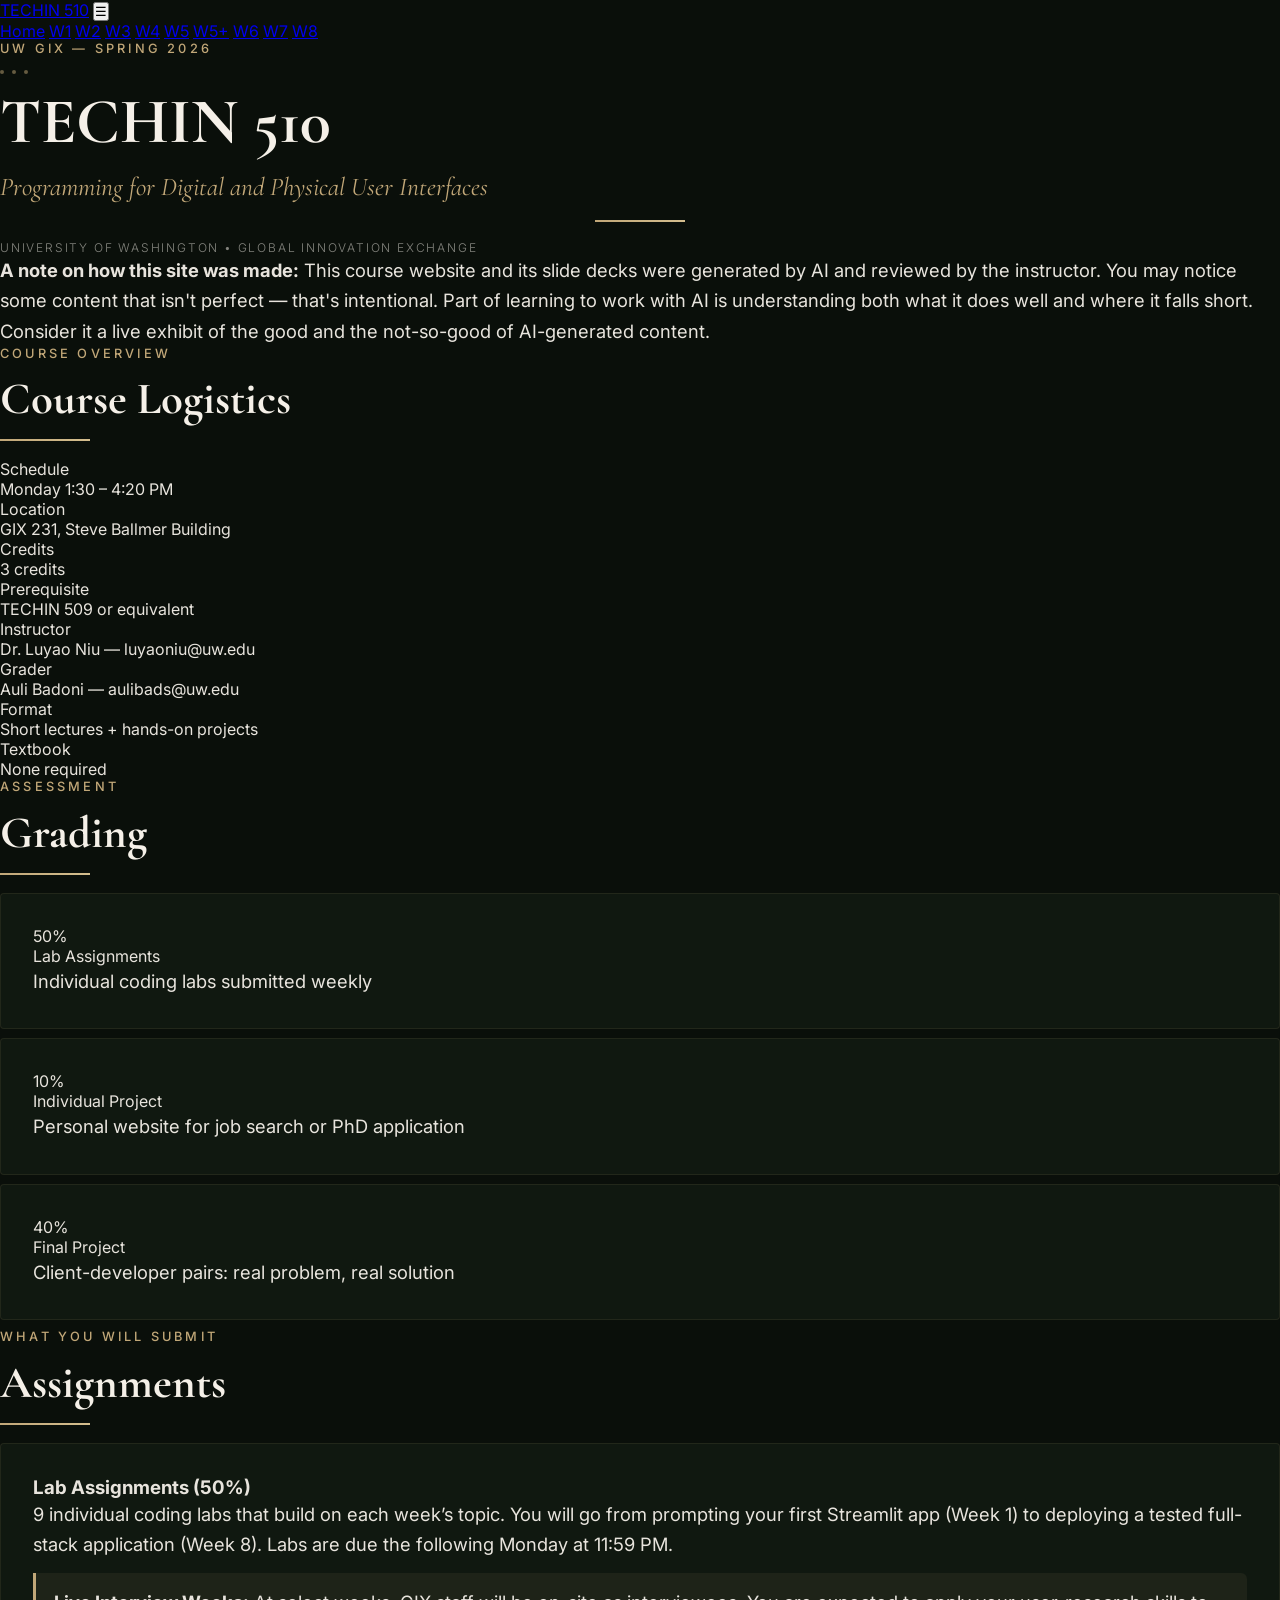
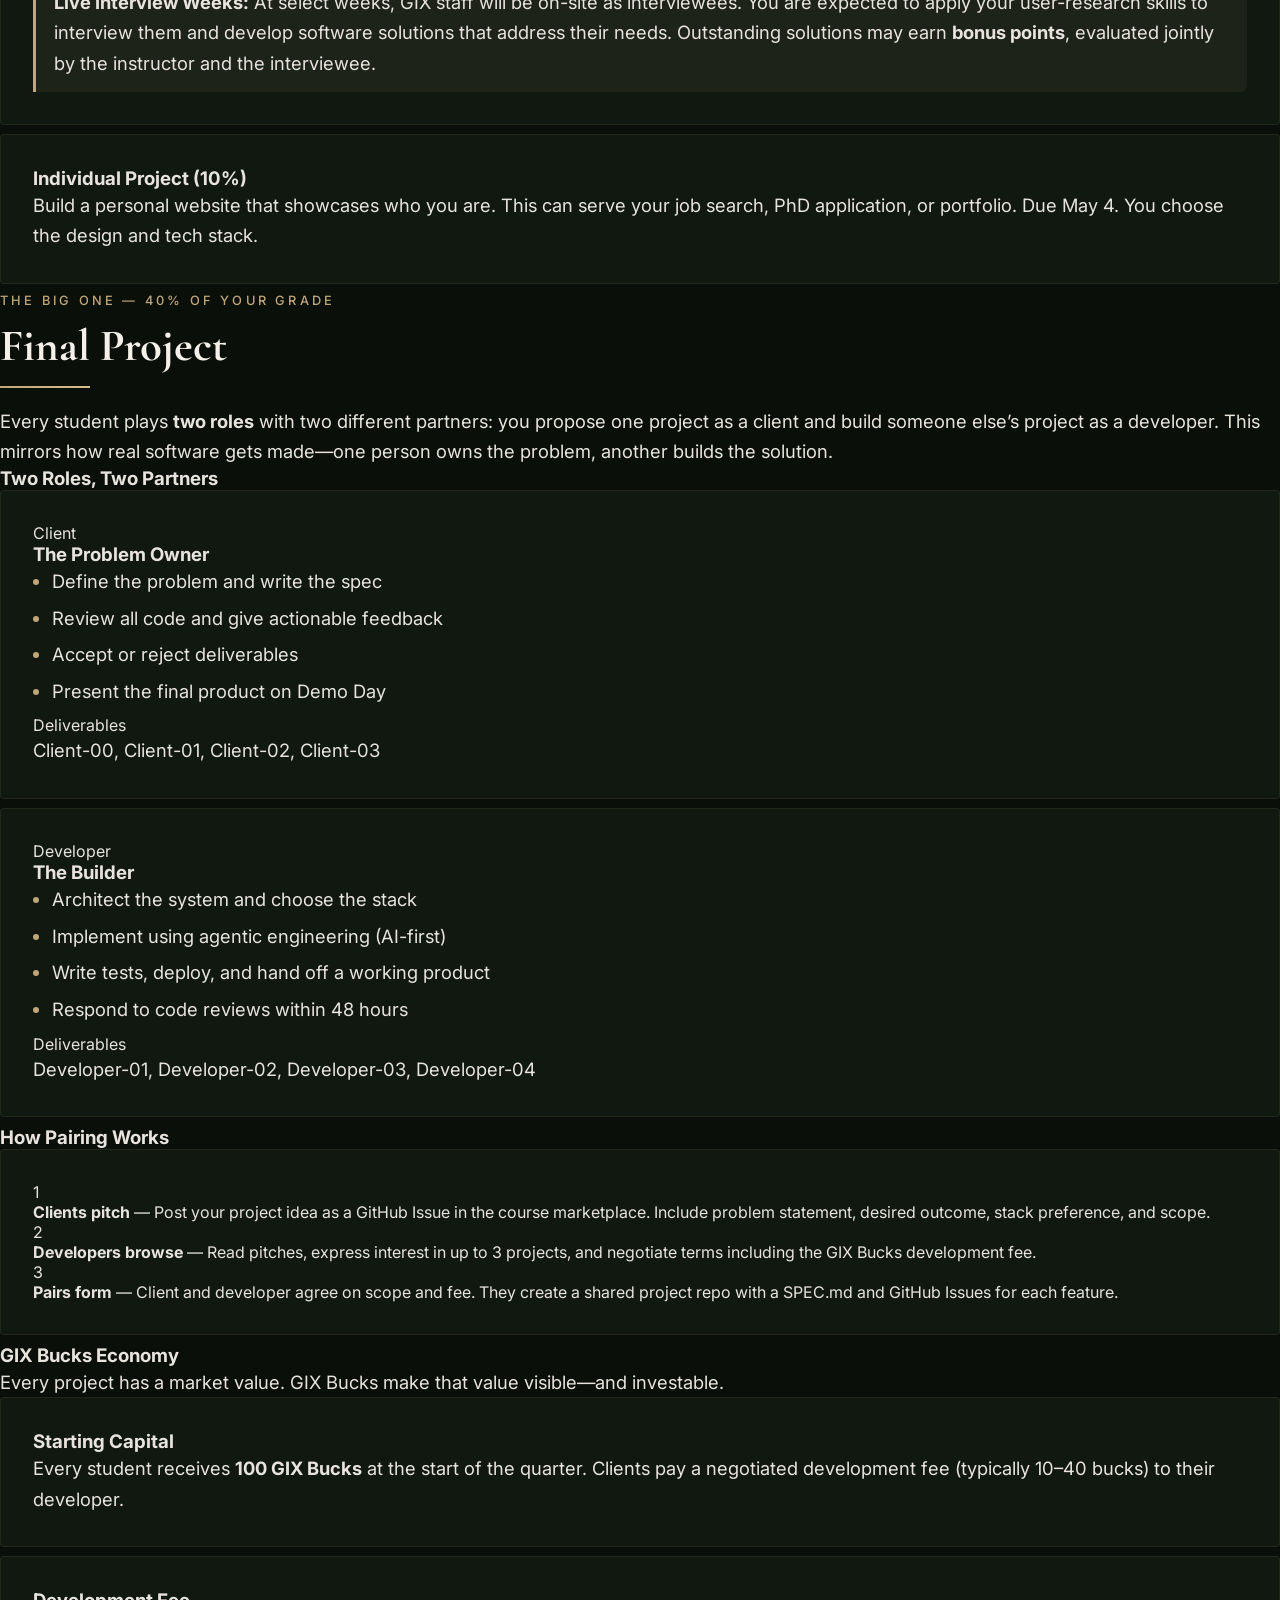
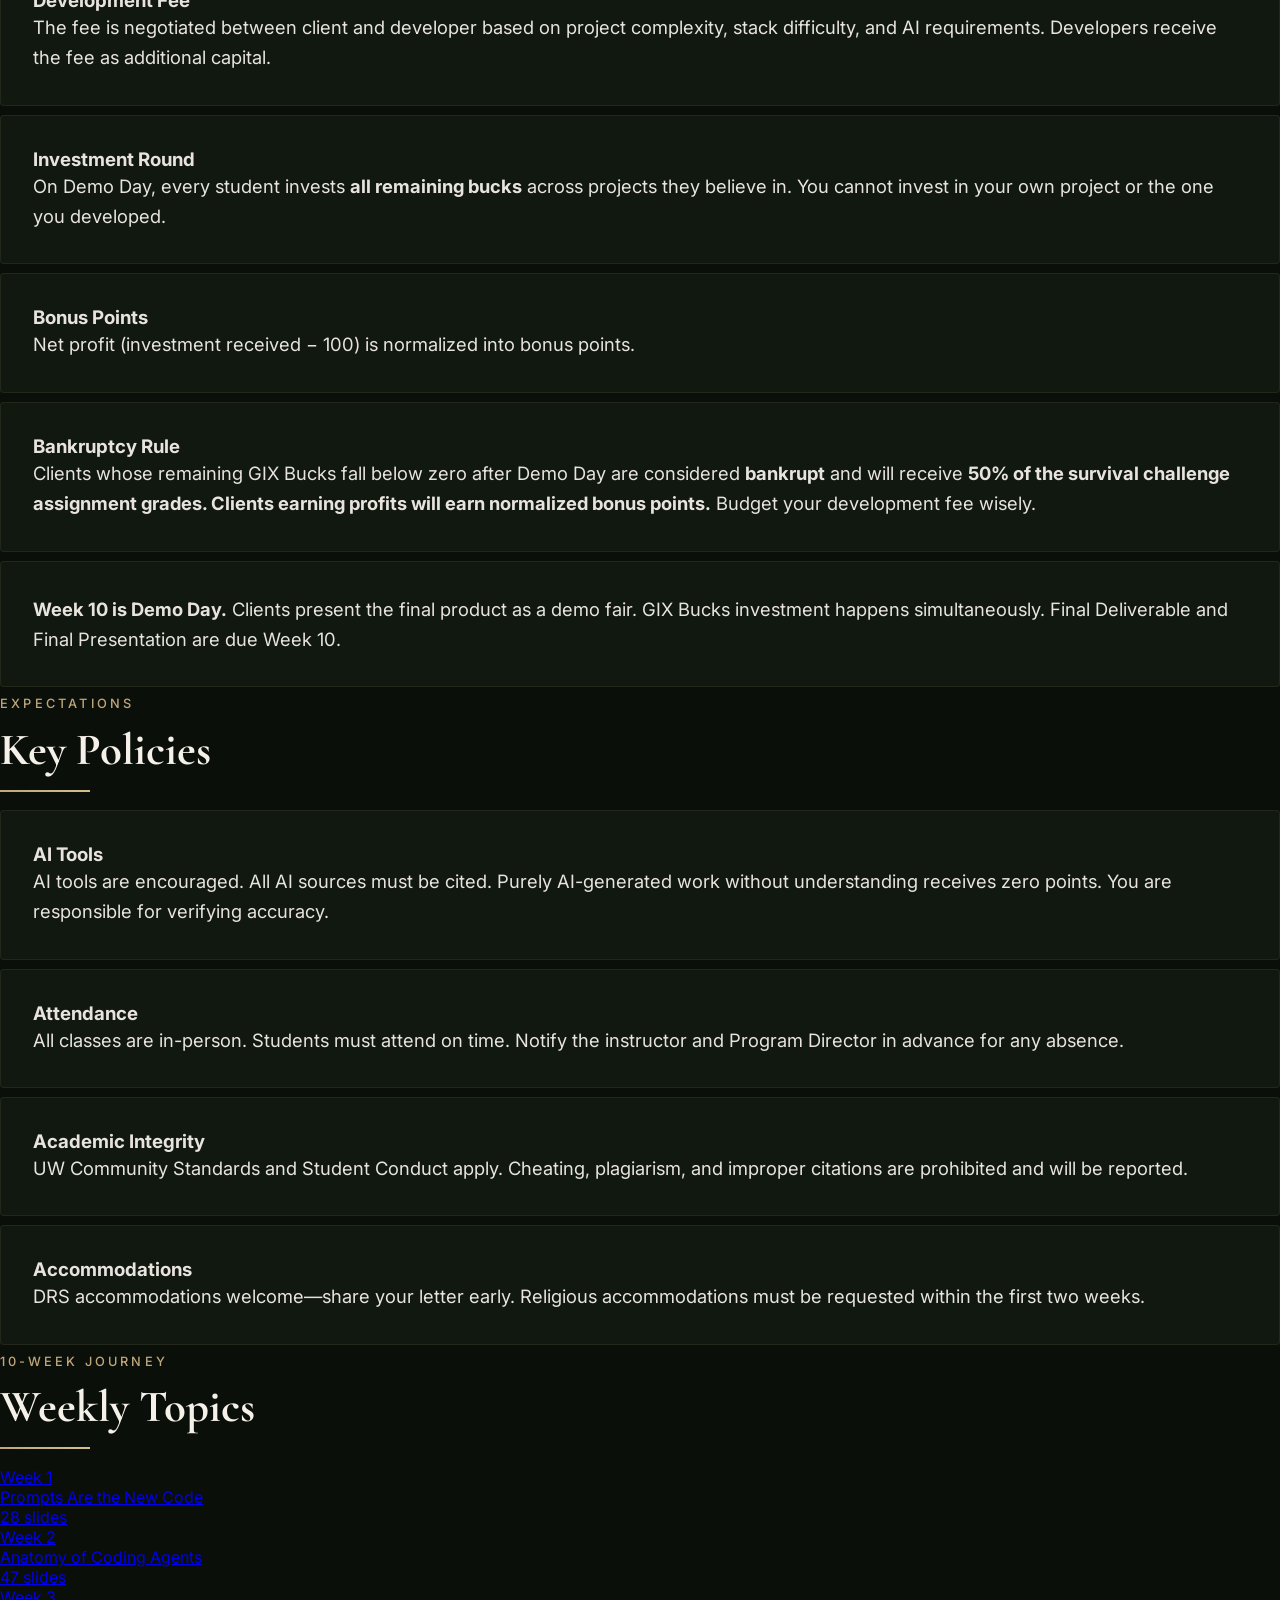
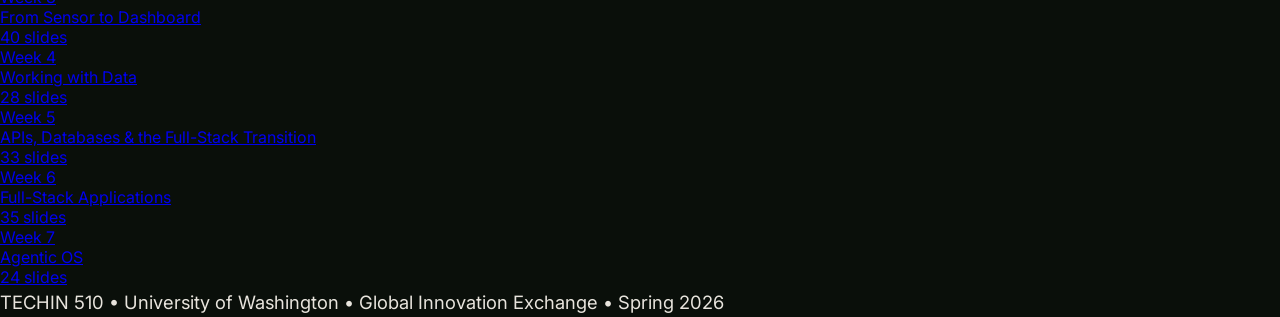
==== index.html @ 838ff360 "Add week 8 evals slides to course site" ====
<!DOCTYPE html>
<html lang="en">

<head>
  <meta charset="UTF-8">
  <meta name="viewport" content="width=device-width, initial-scale=1.0">
  <title>TECHIN 510 — Programming for Digital and Physical User Interfaces</title>
  <link rel="stylesheet" href="css/theme.css">
  <link rel="stylesheet" href="css/site-nav.css">
  <link rel="stylesheet" href="css/landing.css">
</head>

<body>

  <!-- Site Navigation -->
  <nav class="site-nav" id="site-nav">
    <a href="index.html" class="site-nav-brand">TECHIN 510</a>
    <button class="site-nav-toggle" id="navToggle" aria-label="Toggle navigation">&#9776;</button>
    <div class="site-nav-links" id="navLinks">
      <a href="index.html">Home</a>
      <a href="week1-slides.html">W1</a>
      <a href="week2-slides.html">W2</a>
      <a href="week3-slides.html">W3</a>
      <a href="week4-slides.html">W4</a>
      <a href="week5-slides.html">W5</a>
      <a href="week5-tools-slides.html">W5+</a>
      <a href="week6-slides.html">W6</a>
      <a href="week7-agentic-os-slides.html">W7</a>
      <a href="week8-evals-slides.html">W8</a>
    </div>
  </nav>

  <!-- Hero -->
  <section class="hero">
    <div class="overline">UW GIX &mdash; Spring 2026</div>
    <div class="dots"><span></span><span></span><span></span></div>
    <h1>TECHIN 510</h1>
    <div class="subtitle">Programming for Digital and Physical User Interfaces</div>
    <div class="accent-line" style="margin-left:auto;margin-right:auto;"></div>
    <div class="meta-line">University of Washington &bull; Global Innovation Exchange</div>
  </section>

  <!-- AI Disclaimer -->
  <div class="ai-notice">
    <p><strong>A note on how this site was made:</strong> This course website and its slide decks were generated by AI and reviewed by the instructor. You may notice some content that isn't perfect — that's intentional. Part of learning to work with AI is understanding both what it does well and where it falls short. Consider it a live exhibit of the good and the not-so-good of AI-generated content.</p>
  </div>

  <!-- Course Info -->
  <section class="landing-section">
    <div class="section-header">
      <div class="overline">Course Overview</div>
      <h2>Course Logistics</h2>
      <div class="accent-line"></div>
    </div>
    <div class="info-grid">
      <div class="info-item">
        <div class="info-label">Schedule</div>
        <div class="info-value">Monday 1:30 &ndash; 4:20 PM</div>
      </div>
      <div class="info-item">
        <div class="info-label">Location</div>
        <div class="info-value">GIX 231, Steve Ballmer Building</div>
      </div>
      <div class="info-item">
        <div class="info-label">Credits</div>
        <div class="info-value">3 credits</div>
      </div>
      <div class="info-item">
        <div class="info-label">Prerequisite</div>
        <div class="info-value">TECHIN 509 or equivalent</div>
      </div>
      <div class="info-item">
        <div class="info-label">Instructor</div>
        <div class="info-value">Dr. Luyao Niu &mdash; luyaoniu@uw.edu</div>
      </div>
      <div class="info-item">
        <div class="info-label">Grader</div>
        <div class="info-value">Auli Badoni &mdash; aulibads@uw.edu</div>
      </div>
      <div class="info-item">
        <div class="info-label">Format</div>
        <div class="info-value">Short lectures + hands-on projects</div>
      </div>
      <div class="info-item">
        <div class="info-label">Textbook</div>
        <div class="info-value">None required</div>
      </div>
    </div>
  </section>

  <!-- Grading -->
  <section class="landing-section">
    <div class="section-header">
      <div class="overline">Assessment</div>
      <h2>Grading</h2>
      <div class="accent-line"></div>
    </div>
    <div class="grading-grid">
      <div class="card grading-card">
        <div class="grading-pct">50%</div>
        <div class="grading-title">Lab Assignments</div>
        <p>Individual coding labs submitted weekly</p>
      </div>
      <div class="card grading-card">
        <div class="grading-pct">10%</div>
        <div class="grading-title">Individual Project</div>
        <p>Personal website for job search or PhD application</p>
      </div>
      <div class="card grading-card">
        <div class="grading-pct">40%</div>
        <div class="grading-title">Final Project</div>
        <p>Client-developer pairs: real problem, real solution</p>
      </div>
    </div>
  </section>

  <!-- Assignments Overview -->
  <section class="landing-section">
    <div class="section-header">
      <div class="overline">What You Will Submit</div>
      <h2>Assignments</h2>
      <div class="accent-line"></div>
    </div>
    <div class="policy-grid">
      <div class="card policy-card">
        <h3>Lab Assignments (50%)</h3>
        <p>9 individual coding labs that build on each week&rsquo;s topic. You will go from prompting your first
          Streamlit app (Week 1) to deploying a tested full-stack application (Week 8). Labs are due the following
          Monday at 11:59 PM.</p>
        <p style="margin-top:0.75em; padding:0.75em 1em; border-left:3px solid var(--gold); background:rgba(193,167,120,0.08); border-radius:0 6px 6px 0;">
          <strong>Live Interview Weeks:</strong> At select weeks, GIX staff will be on-site as interviewees. You are
          expected to apply your user-research skills to interview them and develop software solutions that address
          their needs. Outstanding solutions may earn <strong>bonus points</strong>, evaluated jointly by the instructor
          and the interviewee.</p>
      </div>
      <div class="card policy-card">
        <h3>Individual Project (10%)</h3>
        <p>Build a personal website that showcases who you are. This can serve your job search, PhD application, or
          portfolio. Due May 4. You choose the design and tech stack.</p>
      </div>
    </div>
  </section>

  <!-- Final Project -->
  <section class="landing-section">
    <div class="section-header">
      <div class="overline">The Big One &mdash; 40% of Your Grade</div>
      <h2>Final Project</h2>
      <div class="accent-line"></div>
    </div>
    <p class="section-intro">Every student plays <strong>two roles</strong> with two different partners: you propose one
      project as a client and build someone else&rsquo;s project as a developer. This mirrors how real software gets
      made&mdash;one person owns the problem, another builds the solution.</p>

    <!-- Roles -->
    <div class="subsection-header">
      <h3>Two Roles, Two Partners</h3>
    </div>
    <div class="role-grid">
      <div class="card role-card role-client">
        <div class="role-badge">Client</div>
        <h3>The Problem Owner</h3>
        <ul>
          <li>Define the problem and write the spec</li>
          <li>Review all code and give actionable feedback</li>
          <li>Accept or reject deliverables</li>
          <li>Present the final product on Demo Day</li>
        </ul>
        <div class="role-deliverables">
          <div class="info-label">Deliverables</div>
          <p>Client-00, Client-01, Client-02, Client-03</p>
        </div>
      </div>
      <div class="card role-card role-developer">
        <div class="role-badge">Developer</div>
        <h3>The Builder</h3>
        <ul>
          <li>Architect the system and choose the stack</li>
          <li>Implement using agentic engineering (AI-first)</li>
          <li>Write tests, deploy, and hand off a working product</li>
          <li>Respond to code reviews within 48 hours</li>
        </ul>
        <div class="role-deliverables">
          <div class="info-label">Deliverables</div>
          <p>Developer-01, Developer-02, Developer-03, Developer-04</p>
        </div>
      </div>
    </div>

    <!-- Marketplace Pairing -->
    <div class="subsection-header">
      <h3>How Pairing Works</h3>
    </div>
    <div class="card process-card">
      <div class="process-steps">
        <div class="process-step">
          <div class="process-num">1</div>
          <div class="process-text">
            <strong>Clients pitch</strong> &mdash; Post your project idea as a GitHub Issue in the course marketplace.
            Include problem statement, desired outcome, stack preference, and scope.
          </div>
        </div>
        <div class="process-step">
          <div class="process-num">2</div>
          <div class="process-text">
            <strong>Developers browse</strong> &mdash; Read pitches, express interest in up to 3 projects, and negotiate
            terms including the GIX Bucks development fee.
          </div>
        </div>
        <div class="process-step">
          <div class="process-num">3</div>
          <div class="process-text">
            <strong>Pairs form</strong> &mdash; Client and developer agree on scope and fee. They create a shared
            project repo with a SPEC.md and GitHub Issues for each feature.
          </div>
        </div>
      </div>
    </div>

    <!-- GIX Bucks -->
    <div class="subsection-header">
      <h3>GIX Bucks Economy</h3>
    </div>
    <p class="section-intro">Every project has a market value. GIX Bucks make that value visible&mdash;and investable.
    </p>
    <div class="policy-grid">
      <div class="card policy-card">
        <h3>Starting Capital</h3>
        <p>Every student receives <strong>100 GIX Bucks</strong> at the start of the quarter. Clients pay a negotiated
          development fee (typically 10&ndash;40 bucks) to their developer.</p>
      </div>
      <div class="card policy-card">
        <h3>Development Fee</h3>
        <p>The fee is negotiated between client and developer based on project complexity, stack difficulty, and AI
          requirements. Developers receive the fee as additional capital.</p>
      </div>
      <div class="card policy-card">
        <h3>Investment Round</h3>
        <p>On Demo Day, every student invests <strong>all remaining bucks</strong> across projects they believe in. You
          cannot invest in your own project or the one you developed.</p>
      </div>
      <div class="card policy-card">
        <h3>Bonus Points</h3>
        <p>Net profit (investment received &minus; 100) is normalized into bonus points.</p>
      </div>
    </div>

    <!-- Bankruptcy Rule -->
    <div class="card bankruptcy-warning">
      <h3>Bankruptcy Rule</h3>
      <p>Clients whose remaining GIX Bucks fall below zero after Demo Day are considered <strong>bankrupt</strong> and
        will receive <strong>50% of the survival challenge assignment grades. Clients earning profits will earn
          normalized bonus points.</strong> Budget your development fee wisely.</p>
    </div>

    <!-- Demo Day -->
    <div class="card final-project-note">
      <p><strong>Week 10 is Demo Day.</strong> Clients present the final product as a demo fair. GIX Bucks investment
        happens simultaneously. Final Deliverable and Final Presentation are due Week 10.</p>
    </div>
  </section>

  <!-- Policies -->
  <section class="landing-section">
    <div class="section-header">
      <div class="overline">Expectations</div>
      <h2>Key Policies</h2>
      <div class="accent-line"></div>
    </div>
    <div class="policy-grid">
      <div class="card policy-card">
        <h3>AI Tools</h3>
        <p>AI tools are encouraged. All AI sources must be cited. Purely AI-generated work without understanding
          receives zero points. You are responsible for verifying accuracy.</p>
      </div>
      <div class="card policy-card">
        <h3>Attendance</h3>
        <p>All classes are in-person. Students must attend on time. Notify the instructor and Program Director in
          advance for any absence.</p>
      </div>
      <div class="card policy-card">
        <h3>Academic Integrity</h3>
        <p>UW Community Standards and Student Conduct apply. Cheating, plagiarism, and improper citations are prohibited
          and will be reported.</p>
      </div>
      <div class="card policy-card">
        <h3>Accommodations</h3>
        <p>DRS accommodations welcome&mdash;share your letter early. Religious accommodations must be requested within
          the first two weeks.</p>
      </div>
    </div>
  </section>

  <!-- Weekly Topics -->
  <section class="landing-section">
    <div class="section-header">
      <div class="overline">10-Week Journey</div>
      <h2>Weekly Topics</h2>
      <div class="accent-line"></div>
    </div>
    <div class="week-grid">
      <a href="week1-slides.html" class="week-card">
        <div class="week-card-num">Week 1</div>
        <div class="week-card-title">Prompts Are the New Code</div>
        <div class="week-card-meta">28 slides</div>
      </a>
      <a href="week2-slides.html" class="week-card">
        <div class="week-card-num">Week 2</div>
        <div class="week-card-title">Anatomy of Coding Agents</div>
        <div class="week-card-meta">47 slides</div>
      </a>
      <a href="week3-slides.html" class="week-card">
        <div class="week-card-num">Week 3</div>
        <div class="week-card-title">From Sensor to Dashboard</div>
        <div class="week-card-meta">40 slides</div>
      </a>
      <a href="week4-slides.html" class="week-card">
        <div class="week-card-num">Week 4</div>
        <div class="week-card-title">Working with Data</div>
        <div class="week-card-meta">28 slides</div>
      </a>
      <a href="week5-slides.html" class="week-card">
        <div class="week-card-num">Week 5</div>
        <div class="week-card-title">APIs, Databases &amp; the Full-Stack Transition</div>
        <div class="week-card-meta">33 slides</div>
      </a>
      <a href="week6-slides.html" class="week-card">
        <div class="week-card-num">Week 6</div>
        <div class="week-card-title">Full-Stack Applications</div>
        <div class="week-card-meta">35 slides</div>
      </a>
      <a href="week7-agentic-os-slides.html" class="week-card">
        <div class="week-card-num">Week 7</div>
        <div class="week-card-title">Agentic OS</div>
        <div class="week-card-meta">24 slides</div>
      </a>
    </div>
  </section>

  <!-- Footer -->
  <footer class="landing-footer">
    <p>TECHIN 510 &bull; University of Washington &bull; Global Innovation Exchange &bull; Spring 2026</p>
  </footer>

  <script src="js/site-nav.js"></script>

</body>

</html>
---- css/theme.css ----
/* ======================================================
   TECHIN 510 – Shared Dark Botanical Theme
   ====================================================== */

@import url('https://fonts.googleapis.com/css2?family=Cormorant+Garamond:ital,wght@0,400;0,600;0,700;1,400;1,600&family=Inter:wght@300;400;500;600;700&family=JetBrains+Mono:wght@400;500&display=swap');

/* --- Reset & Base --- */
*,
*::before,
*::after {
  margin: 0;
  padding: 0;
  box-sizing: border-box;
}

:root {
  --bg: #0a0f0a;
  --bg-card: rgba(18, 26, 18, 0.85);
  --fg: #e8e4dd;
  --fg-dim: rgba(232, 228, 221, 0.55);
  --fg-muted: rgba(232, 228, 221, 0.35);
  --gold: #c1a778;
  --gold-bright: #d4be8e;
  --gold-dim: rgba(193, 167, 120, 0.25);
  --green-dark: rgba(34, 60, 34, 0.35);
  --red-soft: #c45c5c;
  --green-soft: #7dab6e;
  --code-bg: rgba(0, 0, 0, 0.45);
  --font-serif: 'Cormorant Garamond', Georgia, serif;
  --font-sans: 'Inter', system-ui, sans-serif;
  --font-mono: 'JetBrains Mono', 'Cascadia Code', monospace;
  --slide-pad: clamp(2.5rem, 6vw, 5rem);
}

body {
  font-family: var(--font-sans);
  background: var(--bg);
  color: var(--fg);
  -webkit-font-smoothing: antialiased;
}

/* --- Typography --- */
.overline {
  font-family: var(--font-sans);
  font-size: clamp(0.6rem, 1.1vw, 0.8rem);
  font-weight: 500;
  letter-spacing: 0.25em;
  text-transform: uppercase;
  color: var(--gold);
  margin-bottom: clamp(0.6rem, 1.5vh, 1.2rem);
}

.accent-line {
  width: clamp(40px, 8vw, 90px);
  height: 2px;
  background: linear-gradient(90deg, var(--gold), var(--gold-bright));
  margin-bottom: clamp(0.8rem, 2vh, 1.5rem);
}

h1 {
  font-family: var(--font-serif);
  font-size: clamp(2rem, 5vw, 4.2rem);
  font-weight: 700;
  line-height: 1.1;
  color: #f5f0e8;
  margin-bottom: clamp(0.5rem, 1.5vh, 1rem);
}

h2 {
  font-family: var(--font-serif);
  font-size: clamp(1.5rem, 3.5vw, 2.8rem);
  font-weight: 700;
  line-height: 1.15;
  color: #f5f0e8;
  margin-bottom: clamp(0.5rem, 1.5vh, 1rem);
}

.subtitle {
  font-family: var(--font-serif);
  font-size: clamp(0.95rem, 2.2vw, 1.6rem);
  font-weight: 400;
  font-style: italic;
  color: var(--gold);
  margin-bottom: clamp(0.8rem, 2vh, 1.5rem);
}

.meta-line {
  font-size: clamp(0.6rem, 1vw, 0.75rem);
  font-weight: 300;
  letter-spacing: 0.15em;
  color: var(--fg-dim);
  text-transform: uppercase;
}

p,
li {
  font-size: clamp(0.85rem, 1.6vw, 1.15rem);
  line-height: 1.65;
  color: var(--fg);
}

/* --- Content Cards --- */
.card {
  background: var(--bg-card);
  border: 1px solid rgba(193, 167, 120, 0.1);
  border-radius: 4px;
  padding: clamp(1rem, 2.5vw, 2rem);
  margin-bottom: clamp(0.5rem, 1vh, 0.8rem);
}

/* --- Lists --- */
ul,
ol {
  padding-left: 1.2em;
  margin-bottom: clamp(0.5rem, 1vh, 0.8rem);
}

li {
  margin-bottom: 0.35em;
}

li::marker {
  color: var(--gold);
}

/* --- Code Blocks --- */
pre {
  background: var(--code-bg);
  border: 1px solid rgba(193, 167, 120, 0.12);
  border-radius: 4px;
  padding: clamp(0.8rem, 2vw, 1.5rem);
  overflow-x: auto;
  margin: clamp(0.5rem, 1.5vh, 1rem) 0;
}

code {
  font-family: var(--font-mono);
  font-size: clamp(0.65rem, 1.2vw, 0.9rem);
  line-height: 1.6;
  color: #c8d6c0;
}

.inline-code {
  font-family: var(--font-mono);
  font-size: 0.88em;
  background: rgba(0, 0, 0, 0.35);
  padding: 0.15em 0.45em;
  border-radius: 3px;
  color: var(--gold-bright);
}

/* --- Quote Blocks --- */
.quote-block {
  border-left: 3px solid var(--gold);
  padding-left: clamp(1rem, 2.5vw, 2rem);
  margin: clamp(0.5rem, 2vh, 1.5rem) 0;
}

.quote-block p {
  font-family: var(--font-serif);
  font-size: clamp(1.05rem, 2.2vw, 1.6rem);
  font-style: italic;
  line-height: 1.55;
  color: #f5f0e8;
}

.quote-attr {
  font-family: var(--font-sans);
  font-size: clamp(0.65rem, 1vw, 0.8rem);
  color: var(--fg-dim);
  margin-top: 0.6rem;
  font-style: normal;
}

/* --- Two-Column Layout --- */
.two-col {
  display: grid;
  grid-template-columns: 1fr 1fr;
  gap: clamp(1rem, 2.5vw, 2rem);
  width: 100%;
}

@media (max-width: 700px) {
  .two-col {
    grid-template-columns: 1fr;
  }
}

.col-label {
  font-family: var(--font-sans);
  font-size: clamp(0.6rem, 1vw, 0.75rem);
  font-weight: 600;
  letter-spacing: 0.18em;
  text-transform: uppercase;
  margin-bottom: 0.5rem;
}

.col-label.bad {
  color: var(--red-soft);
}

.col-label.good {
  color: var(--green-soft);
}

/* --- Diagram Styles --- */
.diagram {
  width: 100%;
  max-width: 900px;
  margin: clamp(0.5rem, 2vh, 1.5rem) auto;
}

.diagram svg {
  width: 100%;
  height: auto;
}

/* --- Dots Decoration --- */
.dots {
  display: flex;
  gap: 8px;
  margin-bottom: clamp(0.6rem, 1.5vh, 1rem);
}

.dots span {
  width: 4px;
  height: 4px;
  border-radius: 50%;
  background: var(--gold);
  opacity: 0.5;
}

/* --- Highlight Box --- */
.highlight-box {
  background: linear-gradient(135deg, rgba(193, 167, 120, 0.1), rgba(193, 167, 120, 0.04));
  border: 1px solid rgba(193, 167, 120, 0.2);
  border-radius: 4px;
  padding: clamp(1rem, 2vw, 1.5rem);
  margin: clamp(0.5rem, 1.5vh, 1rem) 0;
}

/* --- Number Feature --- */
.num-feature {
  display: flex;
  gap: clamp(0.8rem, 1.5vw, 1.2rem);
  align-items: flex-start;
  margin-bottom: clamp(0.6rem, 1.2vh, 0.9rem);
}

.num-circle {
  flex-shrink: 0;
  width: clamp(28px, 3vw, 38px);
  height: clamp(28px, 3vw, 38px);
  border: 1.5px solid var(--gold);
  border-radius: 50%;
  display: flex;
  align-items: center;
  justify-content: center;
  font-family: var(--font-serif);
  font-size: clamp(0.75rem, 1.3vw, 1rem);
  font-weight: 600;
  color: var(--gold);
}

.num-text strong {
  display: block;
  font-size: clamp(0.8rem, 1.4vw, 1.05rem);
  color: #f5f0e8;
  margin-bottom: 0.15rem;
}

.num-text span {
  font-size: clamp(0.7rem, 1.2vw, 0.9rem);
  color: var(--fg-dim);
  line-height: 1.45;
}

/* --- Keyboard Shortcut Tag --- */
.kbd {
  display: inline-block;
  font-family: var(--font-mono);
  font-size: 0.78em;
  background: rgba(255, 255, 255, 0.07);
  border: 1px solid rgba(255, 255, 255, 0.12);
  border-radius: 3px;
  padding: 0.1em 0.45em;
  color: var(--gold-bright);
  vertical-align: baseline;
}

/* --- Tables (from Week 2) --- */
.slide-table {
  width: 100%;
  border-collapse: collapse;
  margin: clamp(0.5rem, 1.5vh, 1rem) 0;
}

.slide-table th {
  font-family: var(--font-sans);
  font-size: clamp(0.6rem, 1vw, 0.75rem);
  font-weight: 600;
  letter-spacing: 0.15em;
  text-transform: uppercase;
  color: var(--gold);
  text-align: left;
  padding: clamp(0.4rem, 1vw, 0.7rem) clamp(0.5rem, 1.2vw, 1rem);
  border-bottom: 1px solid rgba(193, 167, 120, 0.2);
}

.slide-table td {
  font-size: clamp(0.7rem, 1.2vw, 0.9rem);
  color: var(--fg);
  padding: clamp(0.4rem, 1vw, 0.7rem) clamp(0.5rem, 1.2vw, 1rem);
  border-bottom: 1px solid rgba(193, 167, 120, 0.06);
  line-height: 1.45;
}

.slide-table td:first-child {
  color: var(--gold-bright);
  font-weight: 500;
  white-space: nowrap;
}

/* --- Checklist (from Week 2) --- */
.checklist {
  list-style: none;
  padding-left: 0;
}

.checklist li {
  position: relative;
  padding-left: 1.6em;
  margin-bottom: 0.5em;
  font-size: clamp(0.8rem, 1.4vw, 1.05rem);
}

.checklist li::before {
  content: '';
  position: absolute;
  left: 0;
  top: 0.3em;
  width: 14px;
  height: 14px;
  border: 1.5px solid var(--gold);
  border-radius: 2px;
}

/* --- Comparison Table (from Week 5) --- */
.compare-table {
  width: 100%;
  border-collapse: collapse;
  margin: clamp(0.5rem, 1.5vh, 1rem) 0;
}

.compare-table th,
.compare-table td {
  padding: clamp(0.4rem, 1vw, 0.8rem) clamp(0.6rem, 1.5vw, 1.2rem);
  text-align: left;
  border-bottom: 1px solid rgba(193, 167, 120, 0.1);
  font-size: clamp(0.7rem, 1.2vw, 0.9rem);
}

.compare-table th {
  color: var(--gold);
  font-weight: 600;
  font-size: clamp(0.6rem, 1vw, 0.75rem);
  letter-spacing: 0.12em;
  text-transform: uppercase;
}

.compare-table td {
  color: var(--fg);
}

.compare-table code {
  font-size: clamp(0.6rem, 1.1vw, 0.82rem);
}

/* --- Timeline (from Week 8) --- */
.timeline {
  display: flex;
  flex-direction: column;
  gap: clamp(0.3rem, 0.6vh, 0.5rem);
  margin: clamp(0.5rem, 1.5vh, 1rem) 0;
}

.timeline-item {
  display: flex;
  align-items: center;
  gap: clamp(0.6rem, 1.2vw, 1rem);
}

.timeline-week {
  flex-shrink: 0;
  width: clamp(36px, 4vw, 48px);
  font-family: var(--font-mono);
  font-size: clamp(0.6rem, 1vw, 0.75rem);
  font-weight: 500;
  color: var(--gold);
  text-align: right;
}

.timeline-dot {
  flex-shrink: 0;
  width: 8px;
  height: 8px;
  border-radius: 50%;
  background: var(--gold);
  opacity: 0.5;
}

.timeline-dot.active {
  opacity: 1;
  box-shadow: 0 0 8px rgba(193, 167, 120, 0.4);
}

.timeline-desc {
  font-size: clamp(0.7rem, 1.2vw, 0.9rem);
  color: var(--fg-dim);
  line-height: 1.4;
}

/* === Responsive === */
@media (max-height: 700px) {
  h1 {
    font-size: clamp(1.6rem, 4.5vw, 3rem);
  }

  h2 {
    font-size: clamp(1.3rem, 3vw, 2.2rem);
  }
}

@media (max-height: 600px) {
  h1 {
    font-size: clamp(1.4rem, 4vw, 2.5rem);
  }

  h2 {
    font-size: clamp(1.1rem, 2.5vw, 1.8rem);
  }

  p,
  li {
    font-size: clamp(0.75rem, 1.4vw, 1rem);
  }

  pre {
    padding: clamp(0.5rem, 1.5vw, 1rem);
  }

  code {
    font-size: clamp(0.6rem, 1.1vw, 0.8rem);
  }
}

@media (max-height: 500px) {
  .dots,
  .accent-line {
    display: none;
  }
}

/* === Light Theme === */
[data-theme="light"] {
  --bg: #f5f2eb;
  --bg-card: rgba(255, 255, 255, 0.85);
  --fg: #2a2a2a;
  --fg-dim: rgba(42, 42, 42, 0.6);
  --fg-muted: rgba(42, 42, 42, 0.35);
  --gold: #9a7d4e;
  --gold-bright: #7a6030;
  --gold-dim: rgba(154, 125, 78, 0.2);
  --green-dark: rgba(200, 220, 200, 0.35);
  --red-soft: #b34040;
  --green-soft: #4a8a3a;
  --code-bg: rgba(0, 0, 0, 0.06);
}

[data-theme="light"] body {
  background: var(--bg);
  color: var(--fg);
}

[data-theme="light"] h1,
[data-theme="light"] h2 {
  color: #1a1a1a;
}

[data-theme="light"] code {
  color: #3a5a30;
}

[data-theme="light"] .inline-code {
  background: rgba(0, 0, 0, 0.07);
  color: var(--gold-bright);
}

[data-theme="light"] .quote-block p {
  color: #1a1a1a;
}

[data-theme="light"] .card {
  border-color: rgba(154, 125, 78, 0.15);
}

[data-theme="light"] pre {
  border-color: rgba(154, 125, 78, 0.15);
}

[data-theme="light"] .kbd {
  background: rgba(0, 0, 0, 0.06);
  border-color: rgba(0, 0, 0, 0.12);
  color: var(--gold-bright);
}

[data-theme="light"] .highlight-box {
  background: linear-gradient(135deg, rgba(154, 125, 78, 0.08), rgba(154, 125, 78, 0.03));
  border-color: rgba(154, 125, 78, 0.2);
}

[data-theme="light"] .num-text strong {
  color: #1a1a1a;
}

/* === Light Theme SVG Diagram Contrast Fix ===
   Many slide diagrams embed hard-coded SVG colors (fill/stroke) tuned for the dark theme.
   These overrides remap the known palette values to light-theme variables so text stays readable. */
[data-theme="light"] .slide svg text[fill="#e8e4dd"] {
  fill: var(--fg) !important;
}

[data-theme="light"] .slide svg *[stroke="#c1a778"] {
  stroke: var(--gold) !important;
}

[data-theme="light"] .slide svg *[fill="#c1a778"] {
  fill: var(--gold) !important;
}

[data-theme="light"] .slide svg text[fill="#c8d6c0"] {
  fill: var(--green-soft) !important;
}

[data-theme="light"] .slide svg text[fill="#7dab6e"] {
  fill: var(--green-soft) !important;
}

[data-theme="light"] .slide svg *[fill="#c45c5c"] {
  fill: var(--red-soft) !important;
}

[data-theme="light"] .slide svg *[stroke="#c45c5c"] {
  stroke: var(--red-soft) !important;
}

/* === Reduced Motion === */
@media (prefers-reduced-motion: reduce) {
  html {
    scroll-behavior: auto;
  }
}
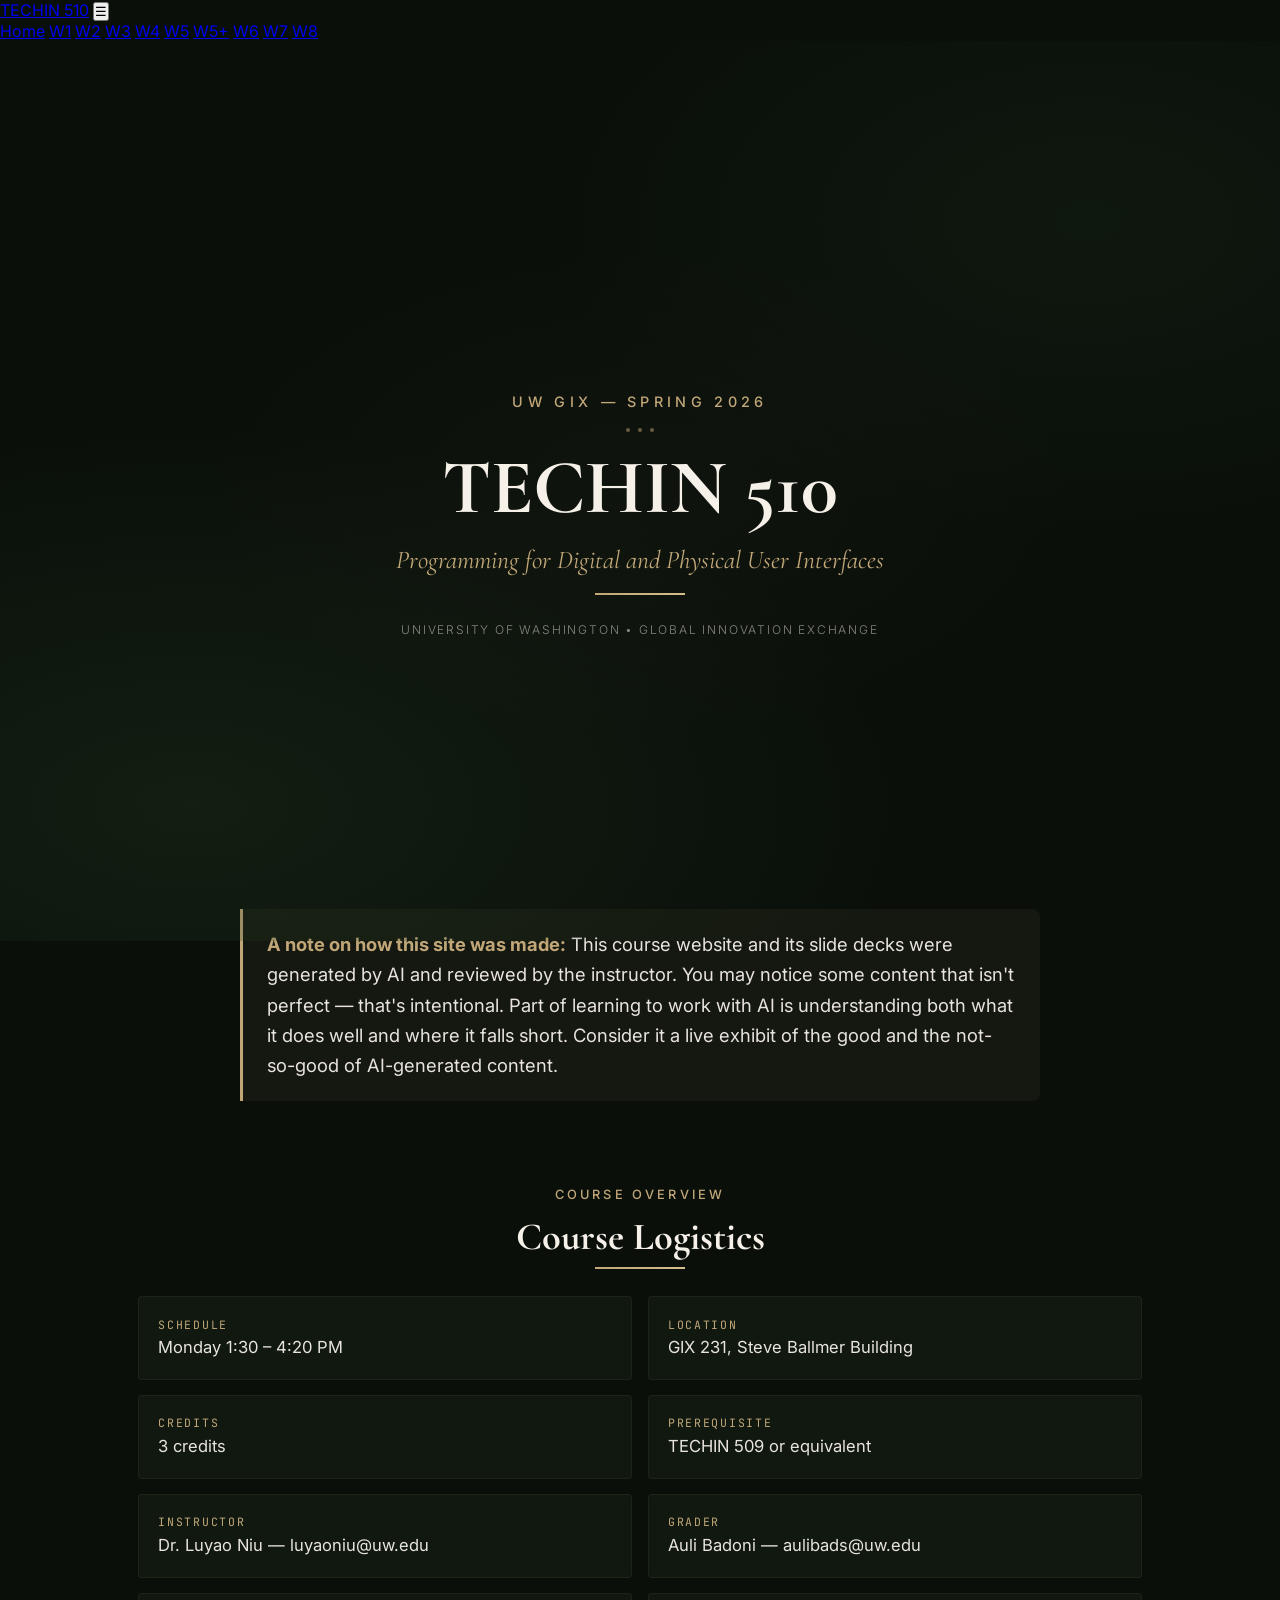
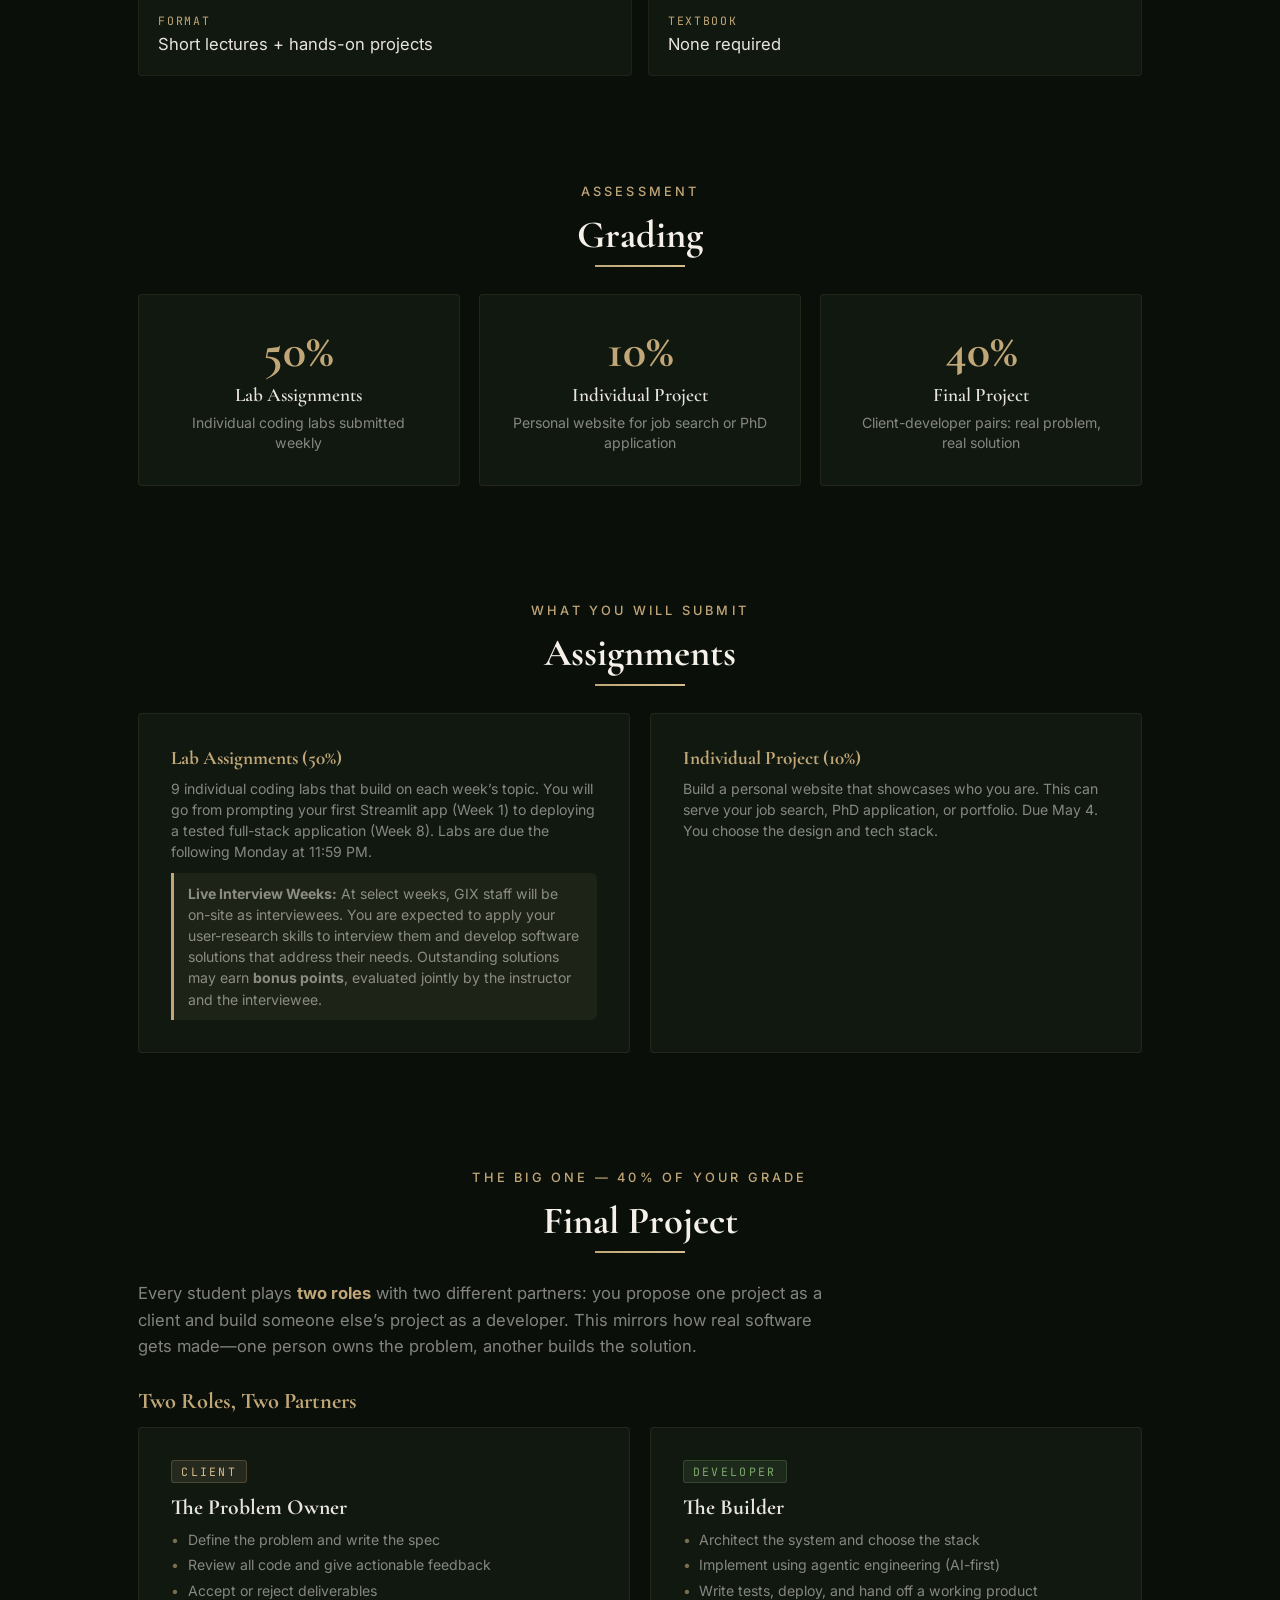
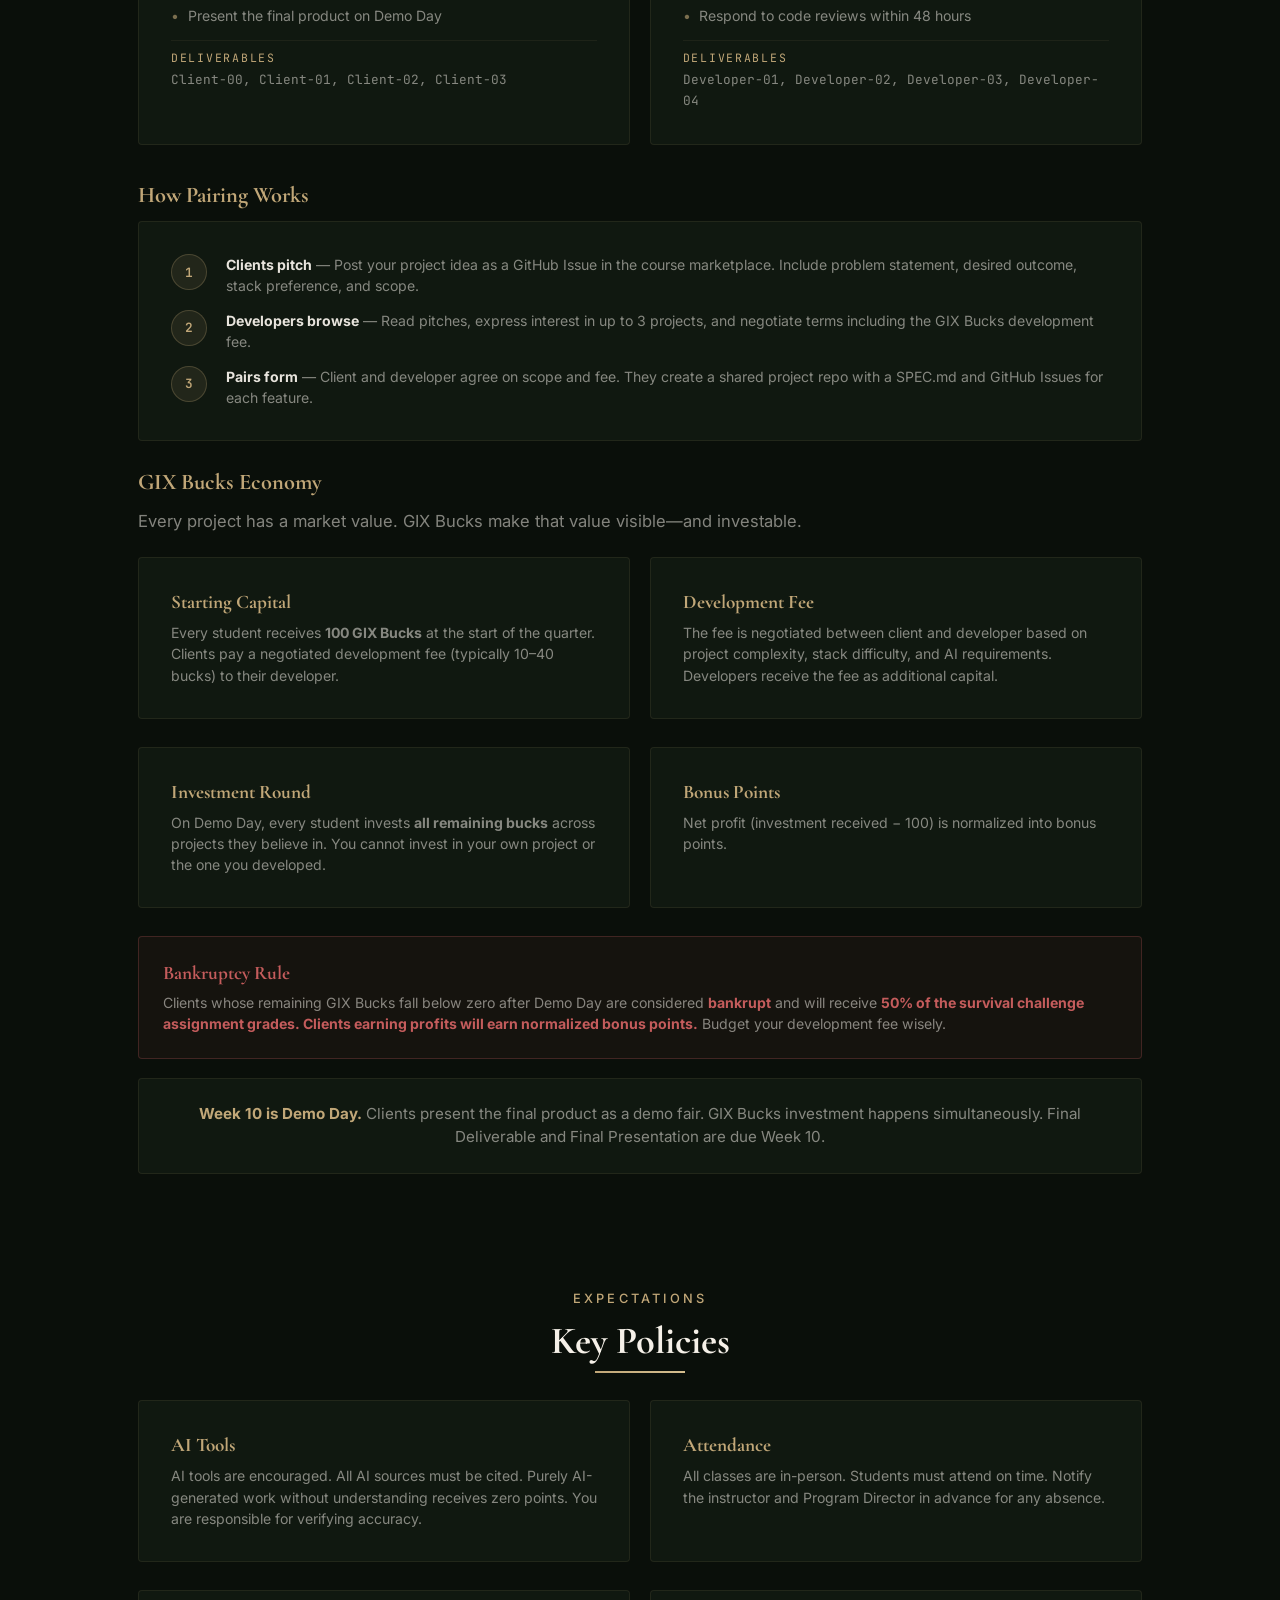
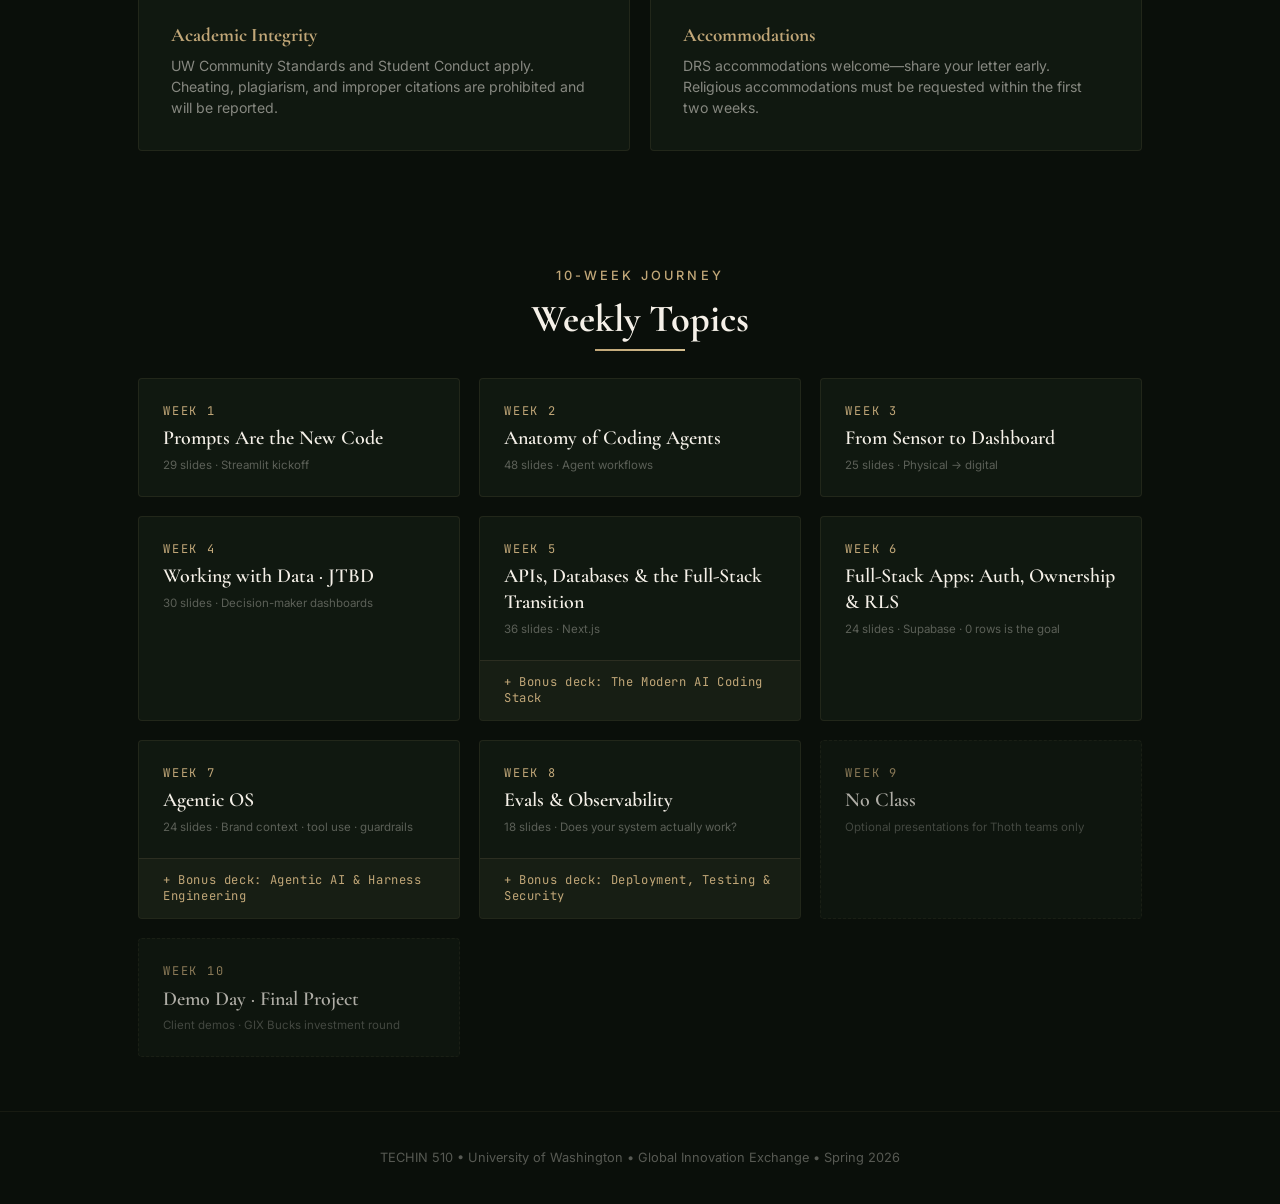
==== commit f4301e43: "Align week cards with W1-8 content; add W9/W10 - Fix titles and slide counts for weeks 1-8 - Add bon" ====
--- a/index.html
+++ b/index.html
@@ -302,38 +302,62 @@
       <a href="week1-slides.html" class="week-card">
         <div class="week-card-num">Week 1</div>
         <div class="week-card-title">Prompts Are the New Code</div>
-        <div class="week-card-meta">28 slides</div>
+        <div class="week-card-meta">29 slides &middot; Streamlit kickoff</div>
       </a>
       <a href="week2-slides.html" class="week-card">
         <div class="week-card-num">Week 2</div>
         <div class="week-card-title">Anatomy of Coding Agents</div>
-        <div class="week-card-meta">47 slides</div>
+        <div class="week-card-meta">48 slides &middot; Agent workflows</div>
       </a>
       <a href="week3-slides.html" class="week-card">
         <div class="week-card-num">Week 3</div>
         <div class="week-card-title">From Sensor to Dashboard</div>
-        <div class="week-card-meta">40 slides</div>
+        <div class="week-card-meta">25 slides &middot; Physical &rarr; digital</div>
       </a>
       <a href="week4-slides.html" class="week-card">
         <div class="week-card-num">Week 4</div>
-        <div class="week-card-title">Working with Data</div>
-        <div class="week-card-meta">28 slides</div>
-      </a>
-      <a href="week5-slides.html" class="week-card">
-        <div class="week-card-num">Week 5</div>
-        <div class="week-card-title">APIs, Databases &amp; the Full-Stack Transition</div>
-        <div class="week-card-meta">33 slides</div>
-      </a>
+        <div class="week-card-title">Working with Data &middot; JTBD</div>
+        <div class="week-card-meta">30 slides &middot; Decision-maker dashboards</div>
+      </a>
+      <div class="week-card week-card-multi">
+        <a href="week5-slides.html" class="week-card-main">
+          <div class="week-card-num">Week 5</div>
+          <div class="week-card-title">APIs, Databases &amp; the Full-Stack Transition</div>
+          <div class="week-card-meta">36 slides &middot; Next.js</div>
+        </a>
+        <a href="week5-tools-slides.html" class="week-card-bonus">+ Bonus deck: The Modern AI Coding Stack</a>
+      </div>
       <a href="week6-slides.html" class="week-card">
         <div class="week-card-num">Week 6</div>
-        <div class="week-card-title">Full-Stack Applications</div>
-        <div class="week-card-meta">35 slides</div>
-      </a>
-      <a href="week7-agentic-os-slides.html" class="week-card">
-        <div class="week-card-num">Week 7</div>
-        <div class="week-card-title">Agentic OS</div>
-        <div class="week-card-meta">24 slides</div>
-      </a>
+        <div class="week-card-title">Full-Stack Apps: Auth, Ownership &amp; RLS</div>
+        <div class="week-card-meta">24 slides &middot; Supabase &middot; 0 rows is the goal</div>
+      </a>
+      <div class="week-card week-card-multi">
+        <a href="week7-agentic-os-slides.html" class="week-card-main">
+          <div class="week-card-num">Week 7</div>
+          <div class="week-card-title">Agentic OS</div>
+          <div class="week-card-meta">24 slides &middot; Brand context &middot; tool use &middot; guardrails</div>
+        </a>
+        <a href="week7-slides.html" class="week-card-bonus">+ Bonus deck: Agentic AI &amp; Harness Engineering</a>
+      </div>
+      <div class="week-card week-card-multi">
+        <a href="week8-evals-slides.html" class="week-card-main">
+          <div class="week-card-num">Week 8</div>
+          <div class="week-card-title">Evals &amp; Observability</div>
+          <div class="week-card-meta">18 slides &middot; Does your system actually work?</div>
+        </a>
+        <a href="week8-slides.html" class="week-card-bonus">+ Bonus deck: Deployment, Testing &amp; Security</a>
+      </div>
+      <div class="week-card week-card-static">
+        <div class="week-card-num">Week 9</div>
+        <div class="week-card-title">No Class</div>
+        <div class="week-card-meta">Optional presentations for Thoth teams only</div>
+      </div>
+      <div class="week-card week-card-static">
+        <div class="week-card-num">Week 10</div>
+        <div class="week-card-title">Demo Day &middot; Final Project</div>
+        <div class="week-card-meta">Client demos &middot; GIX Bucks investment round</div>
+      </div>
     </div>
   </section>
 
--- a/css/landing.css
+++ b/css/landing.css
@@ -0,0 +1,535 @@
+/* ======================================================
+   TECHIN 510 – Landing Page Styles
+   ====================================================== */
+
+/* --- AI Disclaimer Notice --- */
+.ai-notice {
+  max-width: 800px;
+  margin: -2rem auto 2rem;
+  padding: 1.25rem 1.5rem;
+  border-left: 3px solid var(--gold);
+  background: rgba(193, 167, 120, 0.06);
+  border-radius: 0 8px 8px 0;
+  font-size: 0.95rem;
+  line-height: 1.6;
+  color: var(--fg-muted, var(--fg));
+}
+
+.ai-notice strong {
+  color: var(--gold);
+}
+
+/* --- Hero Section --- */
+.hero {
+  min-height: 100vh;
+  display: flex;
+  flex-direction: column;
+  align-items: center;
+  justify-content: center;
+  text-align: center;
+  padding: clamp(2rem, 6vw, 5rem);
+  padding-top: calc(48px + clamp(2rem, 6vw, 5rem));
+  position: relative;
+  overflow: hidden;
+}
+
+.hero::before {
+  content: '';
+  position: absolute;
+  inset: 0;
+  background:
+    radial-gradient(ellipse 80% 60% at 15% 85%, var(--green-dark) 0%, transparent 70%),
+    radial-gradient(ellipse 60% 50% at 85% 20%, rgba(34, 60, 34, 0.2) 0%, transparent 70%),
+    radial-gradient(ellipse 50% 40% at 50% 50%, rgba(193, 167, 120, 0.03) 0%, transparent 70%);
+  pointer-events: none;
+}
+
+.hero > * {
+  position: relative;
+  z-index: 1;
+}
+
+.hero .overline {
+  font-size: clamp(0.7rem, 1.2vw, 0.9rem);
+  letter-spacing: 0.3em;
+  margin-bottom: clamp(1rem, 2vh, 1.5rem);
+}
+
+.hero h1 {
+  font-size: clamp(2.5rem, 6vw, 5rem);
+  margin-bottom: clamp(0.5rem, 1.5vh, 1rem);
+}
+
+.hero .subtitle {
+  max-width: 55ch;
+  margin-left: auto;
+  margin-right: auto;
+}
+
+.hero .meta-line {
+  margin-top: clamp(0.5rem, 1vh, 1rem);
+}
+
+/* --- Landing Sections --- */
+.landing-section {
+  max-width: 1100px;
+  margin: 0 auto;
+  padding: clamp(3rem, 6vh, 5rem) clamp(1.5rem, 4vw, 3rem);
+}
+
+.section-header {
+  text-align: center;
+  margin-bottom: clamp(1.5rem, 3vh, 2.5rem);
+}
+
+.section-header h2 {
+  font-size: clamp(1.6rem, 3vw, 2.4rem);
+  margin-bottom: 0.5rem;
+}
+
+.section-header .accent-line {
+  margin-left: auto;
+  margin-right: auto;
+}
+
+/* --- Course Info Grid --- */
+.info-grid {
+  display: grid;
+  grid-template-columns: repeat(2, 1fr);
+  gap: clamp(0.6rem, 1.2vw, 1rem);
+}
+
+@media (max-width: 600px) {
+  .info-grid {
+    grid-template-columns: 1fr;
+  }
+}
+
+.info-item {
+  background: var(--bg-card);
+  border: 1px solid rgba(193, 167, 120, 0.08);
+  border-radius: 4px;
+  padding: clamp(0.8rem, 1.5vw, 1.2rem);
+}
+
+.info-label {
+  font-family: var(--font-mono);
+  font-size: clamp(0.6rem, 0.9vw, 0.72rem);
+  color: var(--gold);
+  letter-spacing: 0.15em;
+  text-transform: uppercase;
+  margin-bottom: 0.3rem;
+}
+
+.info-value {
+  font-size: clamp(0.85rem, 1.3vw, 1.05rem);
+  color: var(--fg);
+  line-height: 1.4;
+}
+
+/* --- Grading Grid --- */
+.grading-grid {
+  display: grid;
+  grid-template-columns: repeat(3, 1fr);
+  gap: clamp(0.8rem, 1.5vw, 1.2rem);
+}
+
+@media (max-width: 700px) {
+  .grading-grid {
+    grid-template-columns: 1fr;
+  }
+}
+
+.grading-card {
+  text-align: center;
+  padding: clamp(1.2rem, 2.5vw, 2rem);
+}
+
+.grading-pct {
+  font-family: var(--font-serif);
+  font-size: clamp(2rem, 4vw, 3rem);
+  font-weight: 700;
+  color: var(--gold);
+  line-height: 1;
+  margin-bottom: 0.5rem;
+}
+
+.grading-title {
+  font-family: var(--font-serif);
+  font-size: clamp(1rem, 1.5vw, 1.2rem);
+  font-weight: 600;
+  color: var(--fg);
+  margin-bottom: 0.4rem;
+}
+
+.grading-card p {
+  font-size: clamp(0.75rem, 1.1vw, 0.9rem);
+  color: var(--fg-dim);
+  line-height: 1.4;
+}
+
+/* --- Policy Grid --- */
+.policy-grid {
+  display: grid;
+  grid-template-columns: repeat(2, 1fr);
+  gap: clamp(0.8rem, 1.5vw, 1.2rem);
+}
+
+@media (max-width: 700px) {
+  .policy-grid {
+    grid-template-columns: 1fr;
+  }
+}
+
+.policy-card h3 {
+  font-family: var(--font-serif);
+  font-size: clamp(1rem, 1.5vw, 1.2rem);
+  color: var(--gold);
+  margin-bottom: 0.5rem;
+}
+
+.policy-card p {
+  font-size: clamp(0.78rem, 1.1vw, 0.92rem);
+  color: var(--fg-dim);
+  line-height: 1.5;
+}
+
+/* --- Final Project Section --- */
+.section-intro {
+  font-size: clamp(0.85rem, 1.3vw, 1.05rem);
+  color: var(--fg-dim);
+  line-height: 1.6;
+  max-width: 70ch;
+  margin-bottom: clamp(1.2rem, 2.5vh, 2rem);
+}
+
+.section-intro strong {
+  color: var(--gold);
+}
+
+.role-grid {
+  display: grid;
+  grid-template-columns: repeat(2, 1fr);
+  gap: clamp(0.8rem, 1.5vw, 1.2rem);
+  margin-bottom: clamp(0.8rem, 1.5vw, 1.2rem);
+}
+
+@media (max-width: 700px) {
+  .role-grid {
+    grid-template-columns: 1fr;
+  }
+}
+
+.role-card {
+  padding: clamp(1.2rem, 2.5vw, 2rem);
+  position: relative;
+}
+
+.role-badge {
+  font-family: var(--font-mono);
+  font-size: clamp(0.6rem, 0.9vw, 0.72rem);
+  letter-spacing: 0.2em;
+  text-transform: uppercase;
+  padding: 0.25em 0.8em;
+  border-radius: 3px;
+  display: inline-block;
+  margin-bottom: clamp(0.6rem, 1.2vh, 1rem);
+}
+
+.role-client .role-badge {
+  color: var(--gold-bright);
+  background: rgba(193, 167, 120, 0.12);
+  border: 1px solid rgba(193, 167, 120, 0.25);
+}
+
+.role-developer .role-badge {
+  color: var(--green-soft);
+  background: rgba(125, 171, 110, 0.12);
+  border: 1px solid rgba(125, 171, 110, 0.25);
+}
+
+.role-card h3 {
+  font-family: var(--font-serif);
+  font-size: clamp(1.1rem, 1.7vw, 1.35rem);
+  color: var(--fg);
+  margin-bottom: clamp(0.5rem, 1vh, 0.8rem);
+}
+
+.role-card ul {
+  list-style: none;
+  padding: 0;
+  margin: 0 0 clamp(0.8rem, 1.5vh, 1.2rem) 0;
+}
+
+.role-card li {
+  font-size: clamp(0.78rem, 1.1vw, 0.92rem);
+  color: var(--fg-dim);
+  line-height: 1.5;
+  padding-left: 1.2em;
+  position: relative;
+  margin-bottom: 0.3em;
+}
+
+.role-card li::before {
+  content: '\2022';
+  position: absolute;
+  left: 0;
+  color: var(--gold);
+  opacity: 0.6;
+}
+
+.role-deliverables {
+  padding-top: clamp(0.5rem, 1vh, 0.8rem);
+  border-top: 1px solid rgba(193, 167, 120, 0.08);
+}
+
+.role-deliverables p {
+  font-family: var(--font-mono);
+  font-size: clamp(0.7rem, 1vw, 0.82rem);
+  color: var(--fg-dim);
+  margin-top: 0.3rem;
+}
+
+/* --- Subsection Headers --- */
+.subsection-header {
+  margin-top: clamp(1.5rem, 3vh, 2.5rem);
+  margin-bottom: clamp(0.8rem, 1.5vh, 1.2rem);
+}
+
+.subsection-header h3 {
+  font-family: var(--font-serif);
+  font-size: clamp(1.15rem, 1.8vw, 1.4rem);
+  color: var(--gold);
+}
+
+/* --- Process Steps --- */
+.process-card {
+  padding: clamp(1.2rem, 2.5vw, 2rem);
+}
+
+.process-steps {
+  display: flex;
+  flex-direction: column;
+  gap: clamp(0.8rem, 1.5vh, 1.2rem);
+}
+
+.process-step {
+  display: flex;
+  align-items: flex-start;
+  gap: clamp(0.8rem, 1.5vw, 1.2rem);
+}
+
+.process-num {
+  flex-shrink: 0;
+  width: clamp(28px, 3vw, 36px);
+  height: clamp(28px, 3vw, 36px);
+  border-radius: 50%;
+  background: rgba(193, 167, 120, 0.1);
+  border: 1px solid rgba(193, 167, 120, 0.25);
+  display: flex;
+  align-items: center;
+  justify-content: center;
+  font-family: var(--font-mono);
+  font-size: clamp(0.7rem, 1vw, 0.85rem);
+  color: var(--gold);
+  font-weight: 600;
+}
+
+.process-text {
+  font-size: clamp(0.78rem, 1.1vw, 0.92rem);
+  color: var(--fg-dim);
+  line-height: 1.5;
+}
+
+.process-text strong {
+  color: var(--fg);
+}
+
+/* --- Bankruptcy Warning --- */
+.bankruptcy-warning {
+  border: 1px solid rgba(196, 92, 92, 0.25);
+  background: rgba(196, 92, 92, 0.06);
+  padding: clamp(1rem, 2vw, 1.5rem);
+  margin-top: clamp(0.8rem, 1.5vw, 1.2rem);
+  margin-bottom: clamp(0.8rem, 1.5vw, 1.2rem);
+}
+
+.bankruptcy-warning h3 {
+  font-family: var(--font-serif);
+  font-size: clamp(1rem, 1.5vw, 1.2rem);
+  color: var(--red-soft);
+  margin-bottom: 0.4rem;
+}
+
+.bankruptcy-warning p {
+  font-size: clamp(0.78rem, 1.1vw, 0.92rem);
+  color: var(--fg-dim);
+  line-height: 1.5;
+}
+
+.bankruptcy-warning strong {
+  color: var(--red-soft);
+}
+
+.final-project-note {
+  text-align: center;
+  padding: clamp(1rem, 2vw, 1.5rem);
+}
+
+.final-project-note p {
+  font-size: clamp(0.82rem, 1.2vw, 0.95rem);
+  color: var(--fg-dim);
+  line-height: 1.5;
+}
+
+.final-project-note strong {
+  color: var(--gold);
+}
+
+/* --- Week Cards Grid --- */
+.week-grid {
+  display: grid;
+  grid-template-columns: repeat(3, 1fr);
+  gap: clamp(0.8rem, 1.5vw, 1.2rem);
+}
+
+@media (max-width: 900px) {
+  .week-grid {
+    grid-template-columns: repeat(2, 1fr);
+  }
+}
+
+@media (max-width: 540px) {
+  .week-grid {
+    grid-template-columns: 1fr;
+  }
+}
+
+.week-card {
+  display: block;
+  text-decoration: none;
+  background: var(--bg-card);
+  border: 1px solid rgba(193, 167, 120, 0.1);
+  border-radius: 4px;
+  padding: clamp(1rem, 2vw, 1.5rem);
+  transition: border-color 0.3s, transform 0.2s;
+}
+
+.week-card:hover {
+  border-color: rgba(193, 167, 120, 0.3);
+  transform: translateY(-2px);
+}
+
+.week-card-static {
+  opacity: 0.7;
+  cursor: default;
+  border-style: dashed;
+}
+
+.week-card-static:hover {
+  border-color: rgba(193, 167, 120, 0.1);
+  transform: none;
+}
+
+/* Multi-link week cards (weeks with bonus decks) */
+.week-card-multi {
+  display: flex;
+  flex-direction: column;
+  padding: 0;
+  overflow: hidden;
+}
+
+.week-card-main {
+  display: block;
+  text-decoration: none;
+  color: inherit;
+  padding: clamp(1rem, 2vw, 1.5rem);
+  flex-grow: 1;
+}
+
+.week-card-bonus {
+  display: block;
+  text-decoration: none;
+  font-family: var(--font-mono);
+  font-size: clamp(0.65rem, 0.95vw, 0.78rem);
+  letter-spacing: 0.05em;
+  color: var(--gold);
+  padding: clamp(0.6rem, 1.2vw, 0.85rem) clamp(1rem, 2vw, 1.5rem);
+  border-top: 1px solid rgba(193, 167, 120, 0.12);
+  background: rgba(193, 167, 120, 0.04);
+  transition: background-color 0.2s, color 0.2s;
+}
+
+.week-card-bonus:hover {
+  background: rgba(193, 167, 120, 0.1);
+  color: var(--gold-bright);
+}
+
+.week-card-num {
+  font-family: var(--font-mono);
+  font-size: clamp(0.6rem, 1vw, 0.75rem);
+  color: var(--gold);
+  letter-spacing: 0.15em;
+  text-transform: uppercase;
+  margin-bottom: 0.4rem;
+}
+
+.week-card-title {
+  font-family: var(--font-serif);
+  font-size: clamp(1rem, 1.6vw, 1.25rem);
+  font-weight: 600;
+  color: #f5f0e8;
+  line-height: 1.3;
+  margin-bottom: 0.4rem;
+}
+
+.week-card-meta {
+  font-size: clamp(0.6rem, 0.9vw, 0.72rem);
+  color: var(--fg-muted);
+}
+
+/* --- Footer --- */
+.landing-footer {
+  text-align: center;
+  padding: clamp(2rem, 4vh, 3rem) clamp(1.5rem, 4vw, 3rem);
+  border-top: 1px solid rgba(193, 167, 120, 0.08);
+}
+
+.landing-footer p {
+  font-size: clamp(0.65rem, 1vw, 0.8rem);
+  color: var(--fg-muted);
+  line-height: 1.6;
+}
+
+/* === Light Theme Landing Overrides === */
+[data-theme="light"] .hero::before {
+  background:
+    radial-gradient(ellipse 80% 60% at 15% 85%, rgba(200, 220, 200, 0.3) 0%, transparent 70%),
+    radial-gradient(ellipse 60% 50% at 85% 20%, rgba(200, 220, 200, 0.2) 0%, transparent 70%),
+    radial-gradient(ellipse 50% 40% at 50% 50%, rgba(154, 125, 78, 0.04) 0%, transparent 70%);
+}
+
+[data-theme="light"] .info-item {
+  border-color: rgba(154, 125, 78, 0.12);
+}
+
+[data-theme="light"] .week-card {
+  border-color: rgba(154, 125, 78, 0.12);
+}
+
+[data-theme="light"] .week-card:hover {
+  border-color: rgba(154, 125, 78, 0.3);
+}
+
+[data-theme="light"] .week-card-title {
+  color: #1a1a1a;
+}
+
+[data-theme="light"] .bankruptcy-warning {
+  border-color: rgba(179, 64, 64, 0.25);
+  background: rgba(179, 64, 64, 0.05);
+}
+
+[data-theme="light"] .landing-footer {
+  border-top-color: rgba(154, 125, 78, 0.12);
+}
